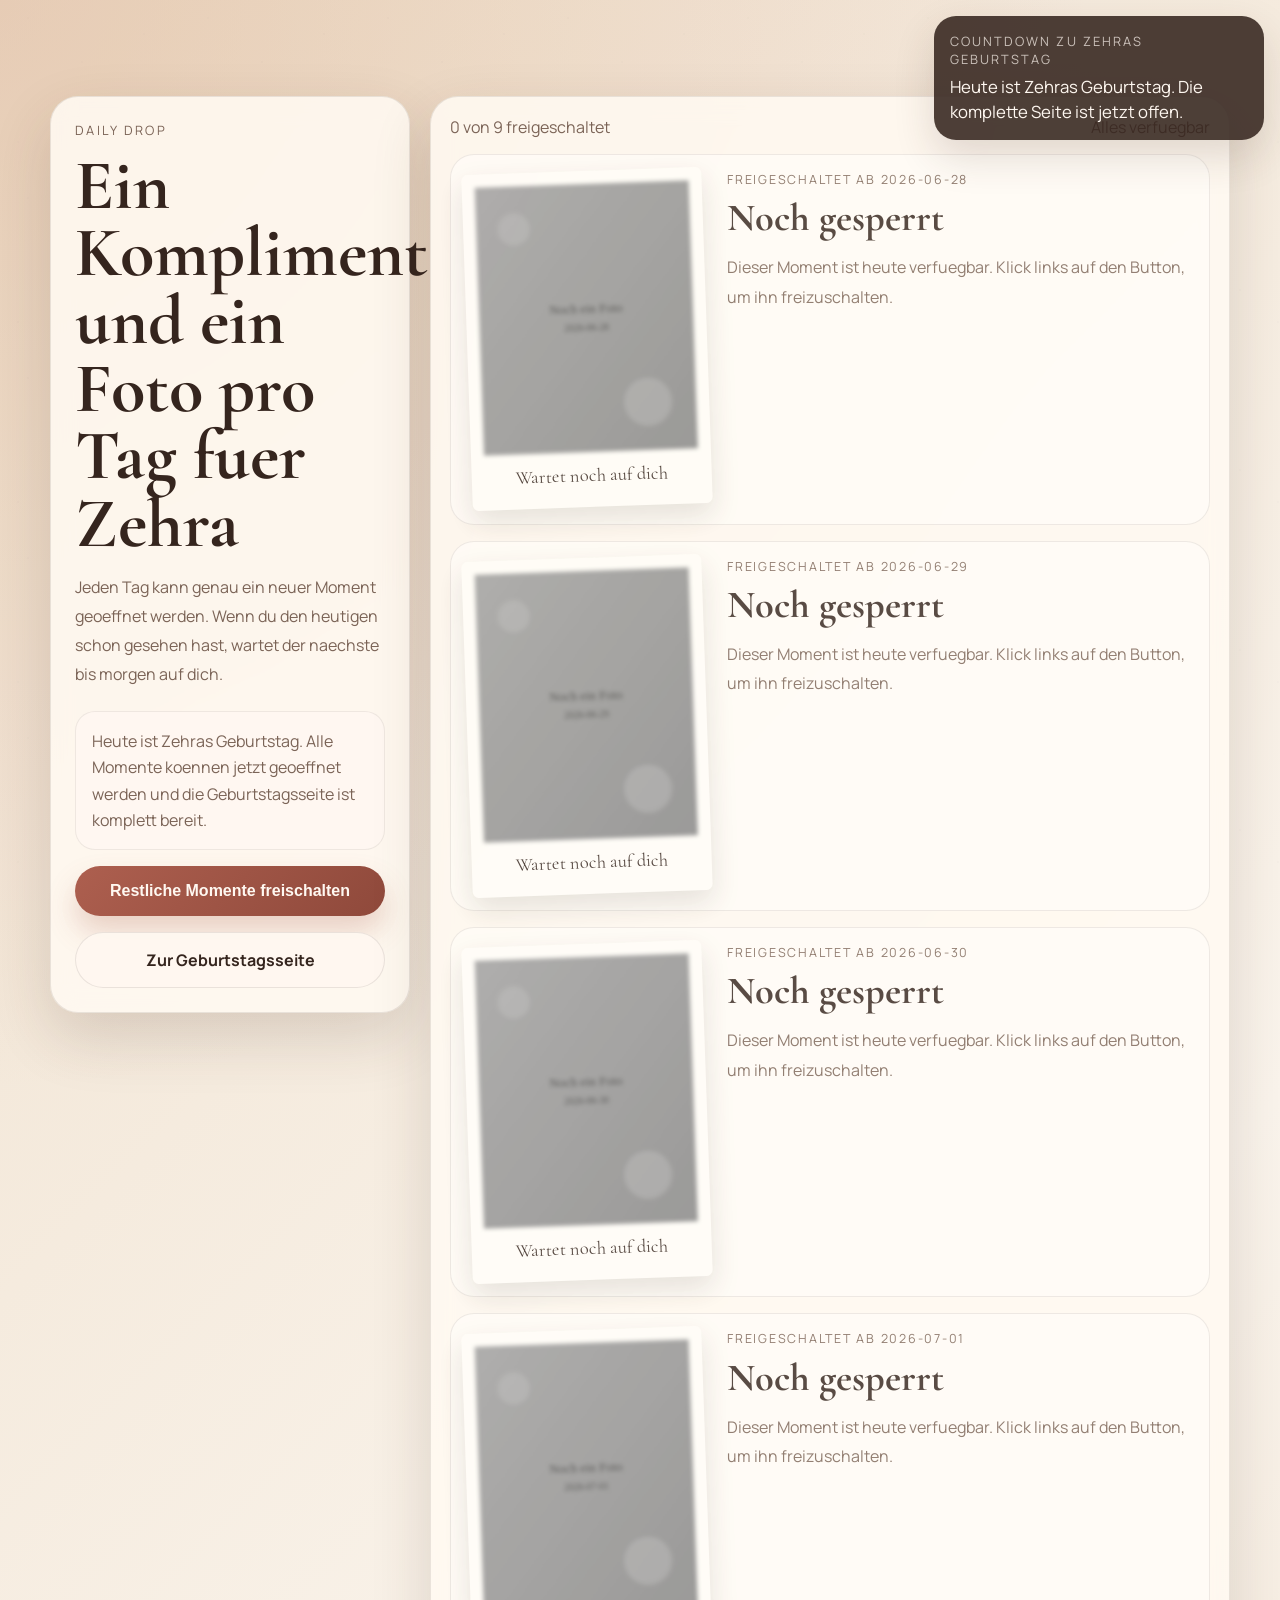
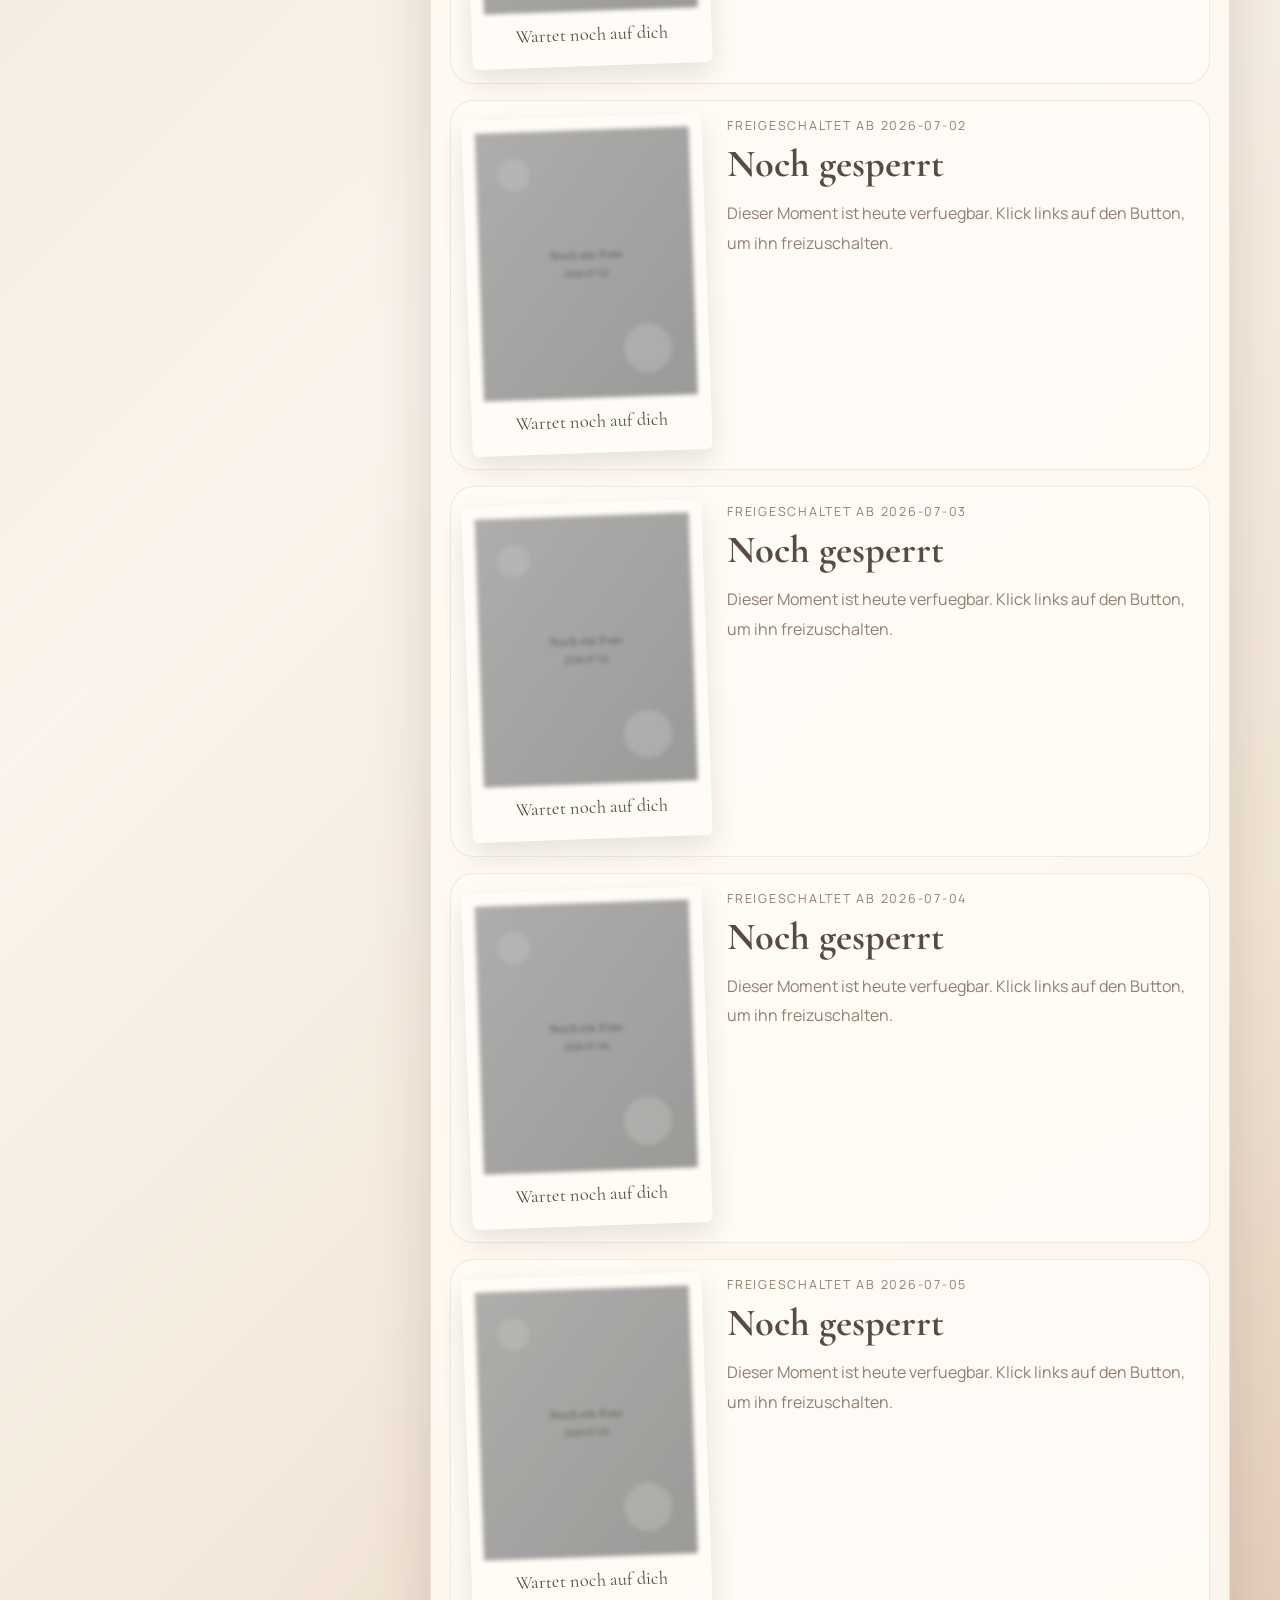
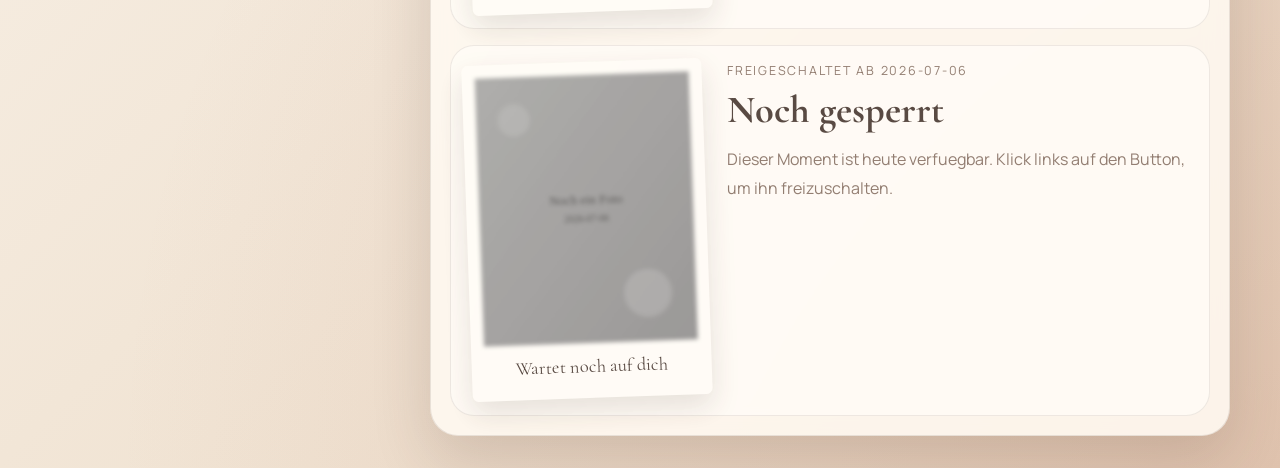
==== cause.html @ 86c28840 "Customize birthday site for Zehra" ====
<!DOCTYPE html>
<html lang="de">
<head>
    <meta charset="UTF-8">
    <meta name="viewport" content="width=device-width, initial-scale=1.0">
    <title>Zehra Countdown</title>
    <script src="https://cdnjs.cloudflare.com/ajax/libs/gsap/3.12.2/gsap.min.js"></script>
    <link rel="stylesheet" href="cause.css">
</head>
<body>
    <div class="film-grain"></div>
    <div class="countdown-panel">
        <div class="countdown-title">Countdown zu Zehras Geburtstag</div>
        <div class="countdown-value" id="countdown-value">Laedt...</div>
    </div>

    <main class="layout">
        <section class="intro-card">
            <p class="label">Daily Drop</p>
            <h1>Ein Kompliment und ein Foto pro Tag fuer Zehra</h1>
            <p class="intro-copy">
                Jeden Tag kann genau ein neuer Moment geoeffnet werden. Wenn du den heutigen schon gesehen hast, wartet der naechste bis morgen auf dich.
            </p>
            <div class="status-card" id="status-card"></div>
            <button class="unlock-button" id="unlock-button">Heutigen Moment oeffnen</button>
            <a class="birthday-link" href="last.html">Zur Geburtstagsseite</a>
        </section>

        <section class="content-card">
            <div class="progress-row">
                <span id="progress-label">0 von 9 freigeschaltet</span>
                <span id="today-label">Heute verfuegbar</span>
            </div>
            <div id="moments-grid" class="moments-grid"></div>
        </section>
    </main>

    <template id="moment-template">
        <article class="moment-card">
            <div class="photo-frame">
                <img class="moment-image" alt="">
                <span class="photo-caption"></span>
            </div>
            <div class="moment-meta">
                <p class="moment-day"></p>
                <h2 class="moment-title"></h2>
                <p class="moment-text"></p>
            </div>
        </article>
    </template>

    <script src="cause.js"></script>
</body>
</html>
---- cause.css ----
@import url('https://fonts.googleapis.com/css2?family=Cormorant+Garamond:wght@500;700&family=Manrope:wght@400;500;700&display=swap');

:root {
    --bg: #f5ecdf;
    --paper: rgba(255, 250, 242, 0.88);
    --ink: #35251e;
    --muted: #7b6457;
    --accent: #ad5f4f;
    --accent-deep: #8f493b;
    --line: rgba(53, 37, 30, 0.1);
    --shadow: rgba(67, 45, 34, 0.16);
}

* {
    box-sizing: border-box;
    margin: 0;
    padding: 0;
}

body {
    min-height: 100vh;
    color: var(--ink);
    font-family: 'Manrope', sans-serif;
    background:
        radial-gradient(circle at top left, rgba(221, 180, 151, 0.48), transparent 28%),
        radial-gradient(circle at bottom right, rgba(173, 95, 79, 0.18), transparent 30%),
        linear-gradient(135deg, #efe0cd 0%, #faf4ec 48%, #ead8c2 100%);
}

.film-grain {
    position: fixed;
    inset: 0;
    pointer-events: none;
    opacity: 0.1;
    background-image:
        linear-gradient(rgba(255, 255, 255, 0.28), rgba(255, 255, 255, 0.28)),
        url("data:image/svg+xml,%3Csvg xmlns='http://www.w3.org/2000/svg' width='180' height='180' viewBox='0 0 180 180'%3E%3Cg fill='%23554034' fill-opacity='0.26'%3E%3Ccircle cx='28' cy='18' r='1'/%3E%3Ccircle cx='82' cy='62' r='1'/%3E%3Ccircle cx='144' cy='34' r='1'/%3E%3Ccircle cx='18' cy='142' r='1'/%3E%3Ccircle cx='124' cy='152' r='1'/%3E%3Ccircle cx='160' cy='110' r='1'/%3E%3C/g%3E%3C/svg%3E");
}

.countdown-panel {
    position: fixed;
    top: 1rem;
    right: 1rem;
    z-index: 5;
    width: min(330px, calc(100vw - 2rem));
    padding: 1rem;
    border-radius: 22px;
    background: rgba(53, 37, 30, 0.88);
    color: #fff8f1;
    box-shadow: 0 16px 40px var(--shadow);
}

.countdown-title {
    font-size: 0.8rem;
    text-transform: uppercase;
    letter-spacing: 0.16em;
    opacity: 0.7;
}

.countdown-value {
    margin-top: 0.45rem;
    font-size: 1.05rem;
    line-height: 1.45;
}

.layout {
    width: min(1180px, calc(100vw - 2rem));
    margin: 0 auto;
    padding: 6rem 0 2rem;
    display: grid;
    grid-template-columns: minmax(280px, 360px) 1fr;
    gap: 1.25rem;
    align-items: start;
}

.intro-card,
.content-card {
    background: var(--paper);
    border: 1px solid var(--line);
    border-radius: 28px;
    box-shadow: 0 24px 60px var(--shadow);
    backdrop-filter: blur(12px);
}

.intro-card {
    position: sticky;
    top: 5.8rem;
    padding: 1.5rem;
}

.label {
    text-transform: uppercase;
    letter-spacing: 0.18em;
    font-size: 0.8rem;
    color: var(--muted);
}

h1,
h2 {
    font-family: 'Cormorant Garamond', serif;
}

h1 {
    margin-top: 0.8rem;
    font-size: clamp(2.6rem, 6vw, 4.4rem);
    line-height: 0.96;
}

.intro-copy {
    margin-top: 1rem;
    line-height: 1.8;
    color: var(--muted);
}

.status-card {
    margin-top: 1.4rem;
    padding: 1rem;
    border-radius: 20px;
    background: rgba(255, 248, 241, 0.92);
    border: 1px solid rgba(53, 37, 30, 0.08);
    min-height: 88px;
    line-height: 1.65;
    color: var(--muted);
}

.unlock-button,
.birthday-link {
    width: 100%;
    display: inline-flex;
    align-items: center;
    justify-content: center;
    text-decoration: none;
    margin-top: 1rem;
    border-radius: 999px;
    padding: 1rem 1.2rem;
    font-weight: 700;
    font-size: 1rem;
}

.unlock-button {
    border: none;
    background: linear-gradient(135deg, var(--accent), var(--accent-deep));
    color: #fff8f1;
    box-shadow: 0 16px 28px rgba(173, 95, 79, 0.26);
}

.unlock-button:disabled {
    opacity: 0.55;
    cursor: not-allowed;
    box-shadow: none;
}

.birthday-link {
    color: var(--ink);
    background: rgba(255, 248, 241, 0.95);
    border: 1px solid var(--line);
}

.content-card {
    padding: 1.2rem;
}

.progress-row {
    display: flex;
    justify-content: space-between;
    gap: 1rem;
    flex-wrap: wrap;
    margin-bottom: 1rem;
    color: var(--muted);
}

.moments-grid {
    display: grid;
    gap: 1rem;
}

.moment-card {
    display: grid;
    grid-template-columns: minmax(180px, 240px) 1fr;
    gap: 1.25rem;
    padding: 1rem;
    border-radius: 24px;
    border: 1px solid var(--line);
    background: rgba(255, 252, 247, 0.94);
}

.moment-card.locked {
    opacity: 0.82;
}

.moment-card.locked .moment-image {
    filter: grayscale(1) blur(2px) brightness(0.72);
}

.photo-frame {
    background: #fffdf8;
    padding: 0.8rem 0.8rem 1.35rem;
    border-radius: 6px;
    box-shadow: 0 12px 28px rgba(53, 37, 30, 0.15);
    transform: rotate(-2deg);
}

.moment-image {
    width: 100%;
    aspect-ratio: 4 / 5;
    object-fit: cover;
    display: block;
    background: linear-gradient(135deg, #f0e4d4, #dbc7b3);
    filter: sepia(0.28) saturate(0.88) contrast(0.95);
}

.photo-caption {
    display: block;
    margin-top: 0.75rem;
    text-align: center;
    font-family: 'Cormorant Garamond', serif;
    font-size: 1.15rem;
}

.moment-day {
    text-transform: uppercase;
    letter-spacing: 0.14em;
    font-size: 0.78rem;
    color: var(--muted);
}

.moment-title {
    margin-top: 0.45rem;
    font-size: clamp(1.8rem, 3vw, 2.5rem);
}

.moment-text {
    margin-top: 0.75rem;
    line-height: 1.85;
    color: var(--muted);
}

@media (max-width: 940px) {
    .layout {
        grid-template-columns: 1fr;
    }

    .intro-card {
        position: static;
    }
}

@media (max-width: 700px) {
    .layout {
        padding-top: 6.5rem;
    }

    .moment-card {
        grid-template-columns: 1fr;
    }

    .content-card,
    .intro-card {
        padding: 1rem;
    }
}
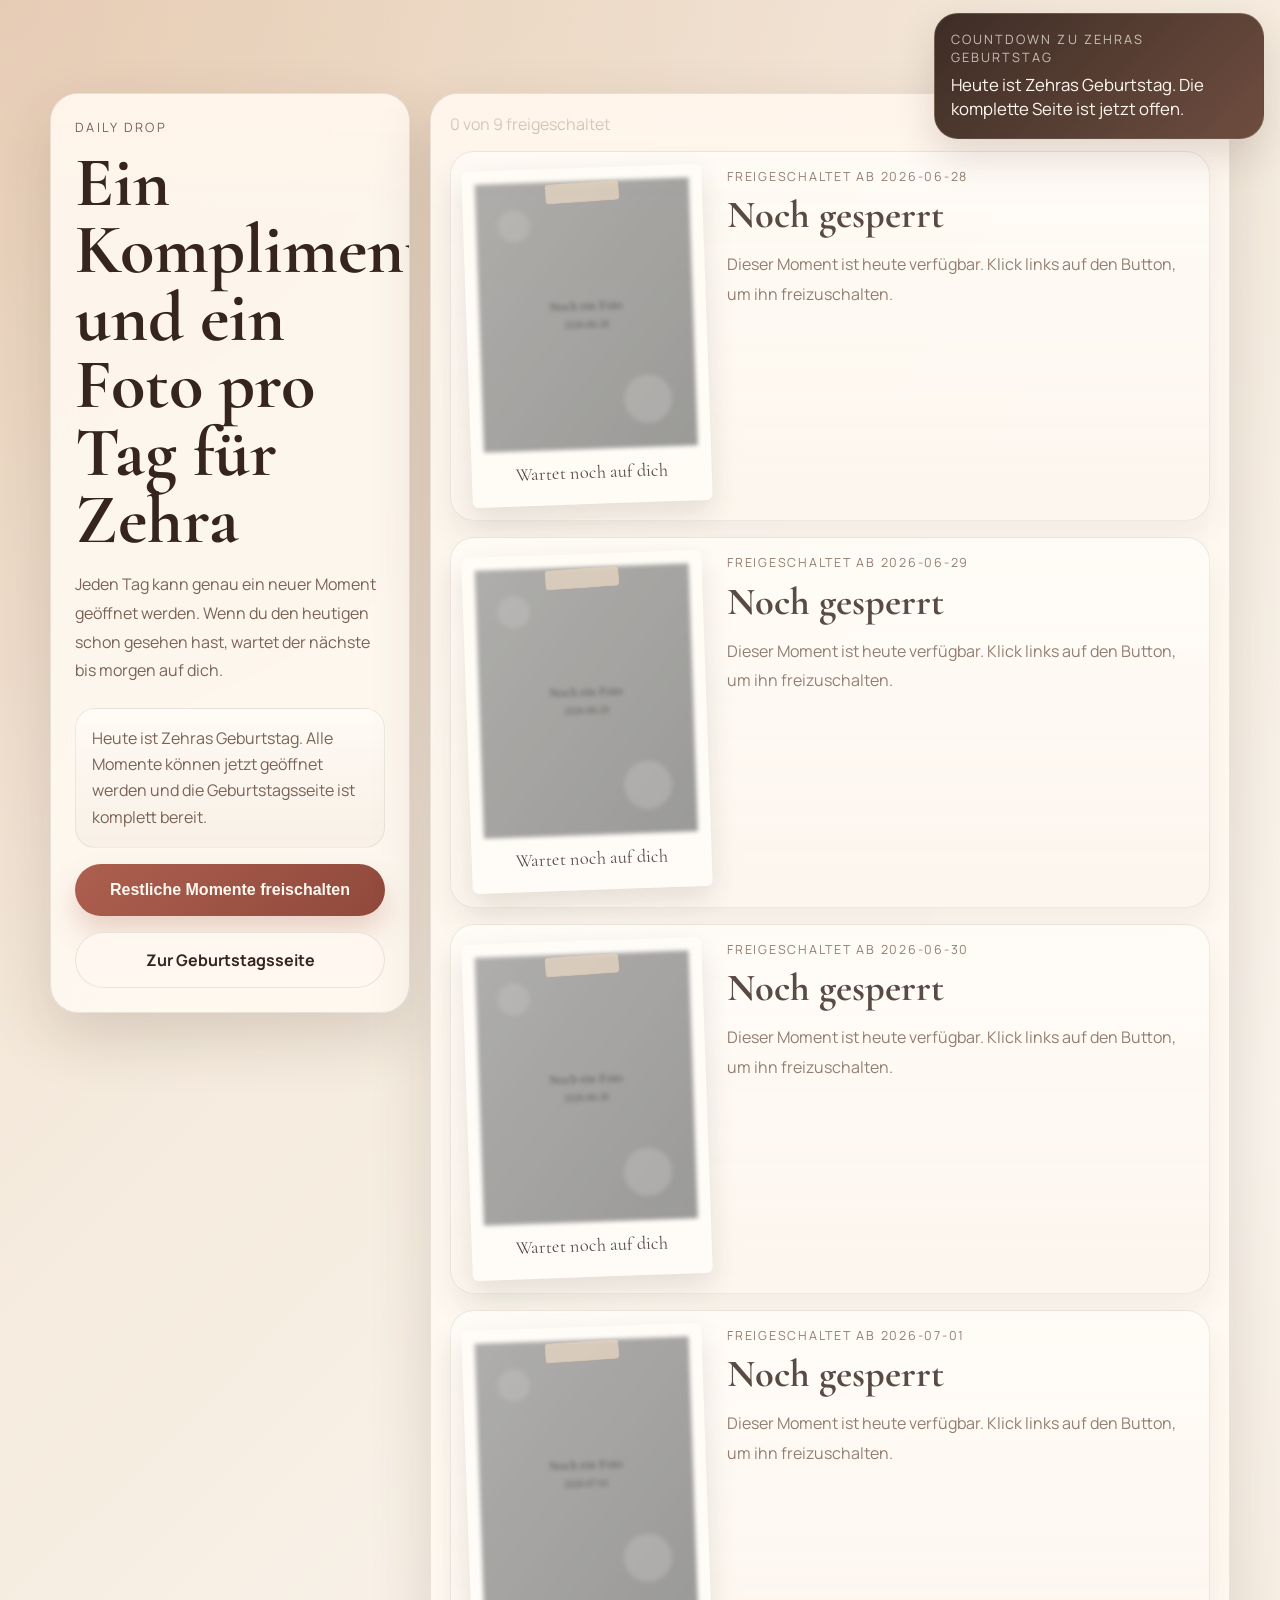
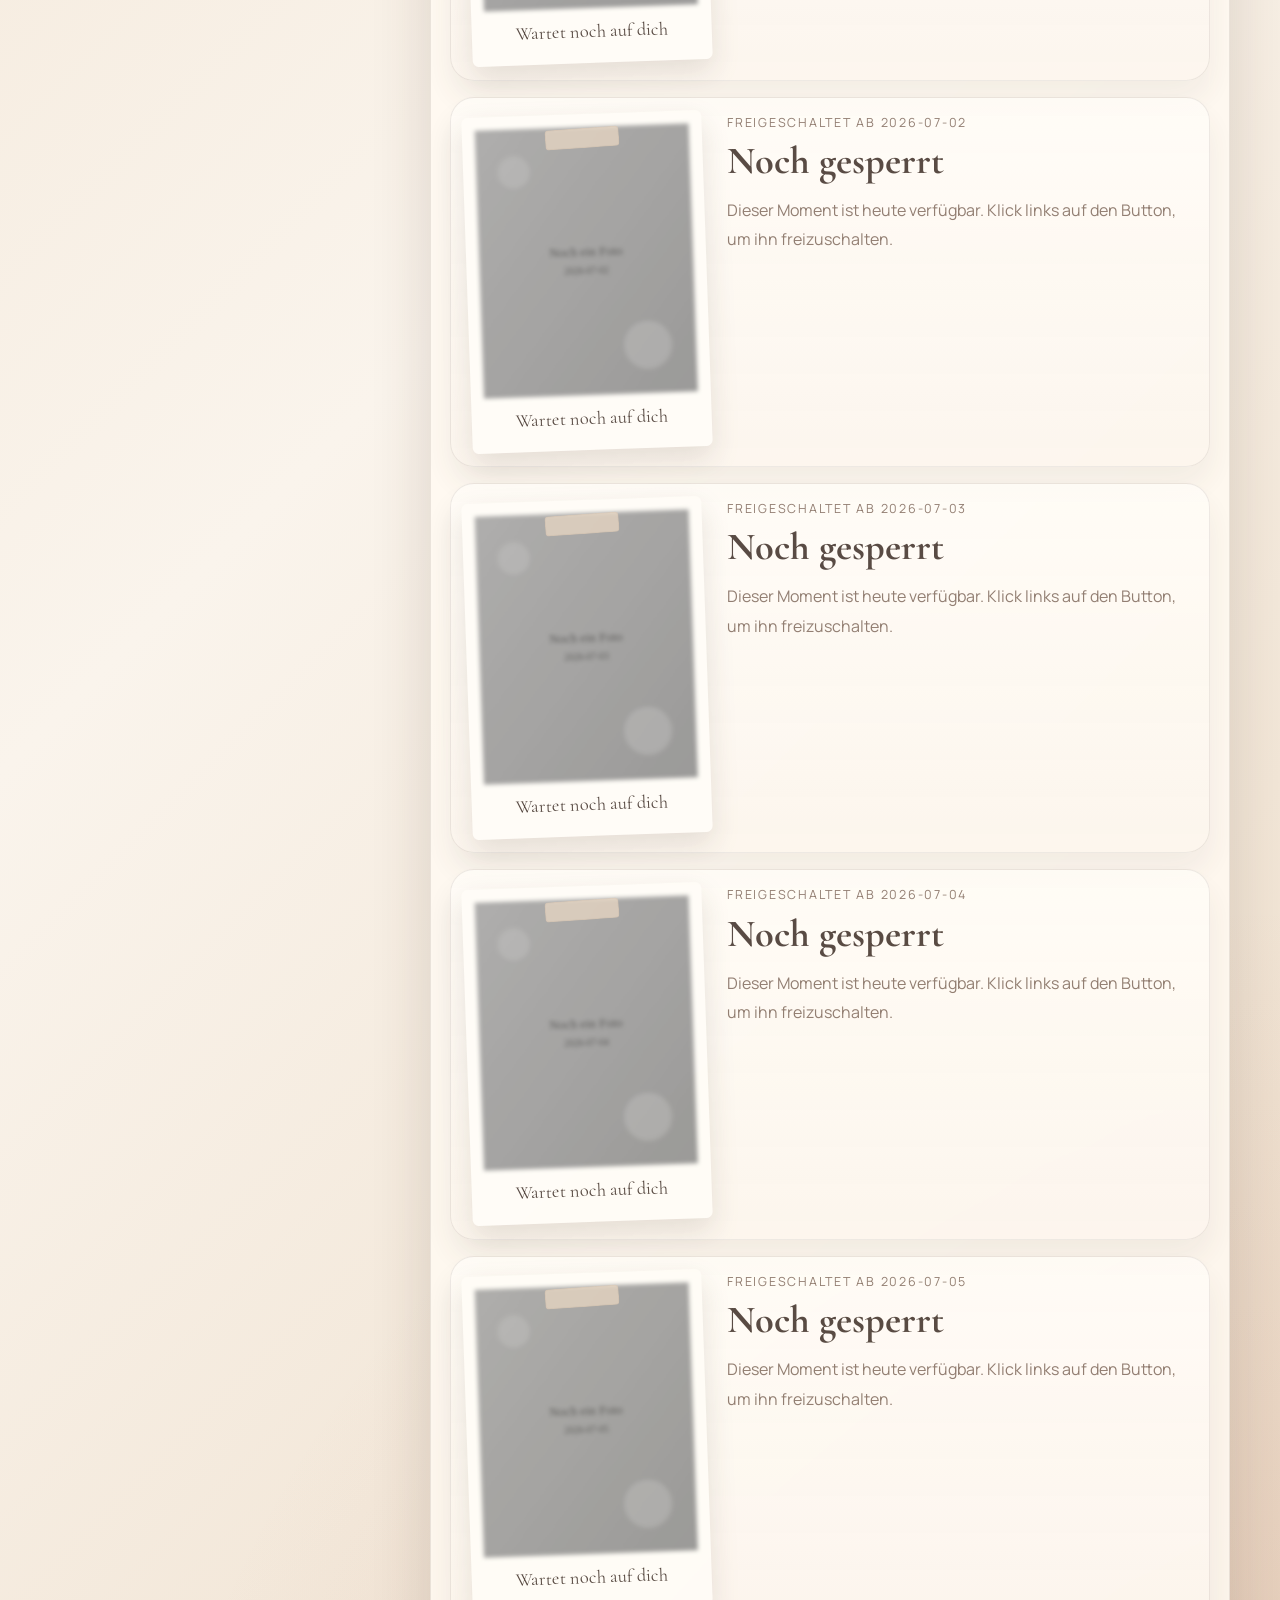
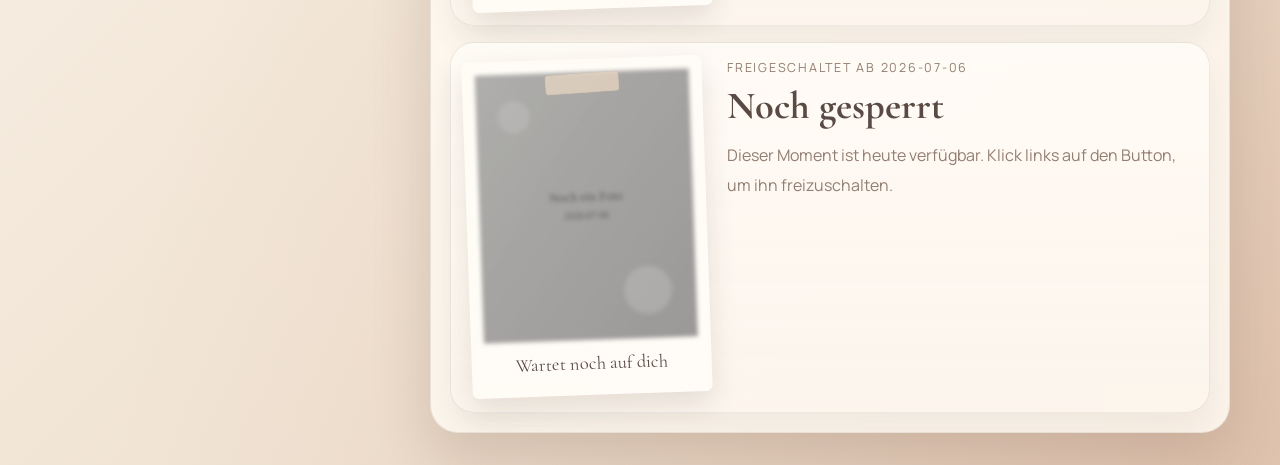
==== commit 8f70743b: "Polish Zehra birthday UI for mobile" ====
--- a/cause.html
+++ b/cause.html
@@ -11,25 +11,25 @@
     <div class="film-grain"></div>
     <div class="countdown-panel">
         <div class="countdown-title">Countdown zu Zehras Geburtstag</div>
-        <div class="countdown-value" id="countdown-value">Laedt...</div>
+        <div class="countdown-value" id="countdown-value">Lädt...</div>
     </div>
 
     <main class="layout">
         <section class="intro-card">
             <p class="label">Daily Drop</p>
-            <h1>Ein Kompliment und ein Foto pro Tag fuer Zehra</h1>
+            <h1>Ein Kompliment und ein Foto pro Tag für Zehra</h1>
             <p class="intro-copy">
-                Jeden Tag kann genau ein neuer Moment geoeffnet werden. Wenn du den heutigen schon gesehen hast, wartet der naechste bis morgen auf dich.
+                Jeden Tag kann genau ein neuer Moment geöffnet werden. Wenn du den heutigen schon gesehen hast, wartet der nächste bis morgen auf dich.
             </p>
             <div class="status-card" id="status-card"></div>
-            <button class="unlock-button" id="unlock-button">Heutigen Moment oeffnen</button>
+            <button class="unlock-button" id="unlock-button">Heutigen Moment öffnen</button>
             <a class="birthday-link" href="last.html">Zur Geburtstagsseite</a>
         </section>
 
         <section class="content-card">
             <div class="progress-row">
                 <span id="progress-label">0 von 9 freigeschaltet</span>
-                <span id="today-label">Heute verfuegbar</span>
+                <span id="today-label">Heute verfügbar</span>
             </div>
             <div id="moments-grid" class="moments-grid"></div>
         </section>
--- a/cause.css
+++ b/cause.css
@@ -19,12 +19,15 @@
 
 body {
     min-height: 100vh;
+    min-height: 100dvh;
     color: var(--ink);
     font-family: 'Manrope', sans-serif;
     background:
         radial-gradient(circle at top left, rgba(221, 180, 151, 0.48), transparent 28%),
         radial-gradient(circle at bottom right, rgba(173, 95, 79, 0.18), transparent 30%),
         linear-gradient(135deg, #efe0cd 0%, #faf4ec 48%, #ead8c2 100%);
+    -webkit-font-smoothing: antialiased;
+    text-rendering: optimizeLegibility;
 }
 
 .film-grain {
@@ -39,15 +42,18 @@
 
 .countdown-panel {
     position: fixed;
-    top: 1rem;
+    top: calc(env(safe-area-inset-top, 0px) + 0.8rem);
     right: 1rem;
     z-index: 5;
     width: min(330px, calc(100vw - 2rem));
-    padding: 1rem;
-    border-radius: 22px;
-    background: rgba(53, 37, 30, 0.88);
+    padding: 1rem 1rem 1.05rem;
+    border-radius: 24px;
+    background:
+        linear-gradient(135deg, rgba(53, 37, 30, 0.96), rgba(98, 63, 49, 0.92));
     color: #fff8f1;
     box-shadow: 0 16px 40px var(--shadow);
+    border: 1px solid rgba(255, 248, 241, 0.12);
+    backdrop-filter: blur(14px);
 }
 
 .countdown-title {
@@ -66,7 +72,7 @@
 .layout {
     width: min(1180px, calc(100vw - 2rem));
     margin: 0 auto;
-    padding: 6rem 0 2rem;
+    padding: calc(env(safe-area-inset-top, 0px) + 5.8rem) 0 calc(env(safe-area-inset-bottom, 0px) + 2rem);
     display: grid;
     grid-template-columns: minmax(280px, 360px) 1fr;
     gap: 1.25rem;
@@ -80,12 +86,28 @@
     border-radius: 28px;
     box-shadow: 0 24px 60px var(--shadow);
     backdrop-filter: blur(12px);
+    overflow: hidden;
 }
 
 .intro-card {
     position: sticky;
     top: 5.8rem;
     padding: 1.5rem;
+    isolation: isolate;
+}
+
+.intro-card::before,
+.content-card::before {
+    content: "";
+    position: absolute;
+    inset: 0 0 auto 0;
+    height: 120px;
+    background: linear-gradient(180deg, rgba(255, 244, 234, 0.92), rgba(255, 244, 234, 0));
+    pointer-events: none;
+}
+
+.intro-card::before {
+    z-index: -1;
 }
 
 .label {
@@ -114,9 +136,10 @@
 
 .status-card {
     margin-top: 1.4rem;
-    padding: 1rem;
+    padding: 1rem 1rem 1.05rem;
     border-radius: 20px;
-    background: rgba(255, 248, 241, 0.92);
+    background:
+        linear-gradient(180deg, rgba(255, 251, 246, 0.96), rgba(248, 239, 229, 0.92));
     border: 1px solid rgba(53, 37, 30, 0.08);
     min-height: 88px;
     line-height: 1.65;
@@ -135,6 +158,9 @@
     padding: 1rem 1.2rem;
     font-weight: 700;
     font-size: 1rem;
+    min-height: 52px;
+    transition: transform 180ms ease, box-shadow 180ms ease, background-color 180ms ease;
+    touch-action: manipulation;
 }
 
 .unlock-button {
@@ -142,6 +168,7 @@
     background: linear-gradient(135deg, var(--accent), var(--accent-deep));
     color: #fff8f1;
     box-shadow: 0 16px 28px rgba(173, 95, 79, 0.26);
+    cursor: pointer;
 }
 
 .unlock-button:disabled {
@@ -150,6 +177,11 @@
     box-shadow: none;
 }
 
+.unlock-button:not(:disabled):active,
+.birthday-link:active {
+    transform: scale(0.985);
+}
+
 .birthday-link {
     color: var(--ink);
     background: rgba(255, 248, 241, 0.95);
@@ -158,6 +190,7 @@
 
 .content-card {
     padding: 1.2rem;
+    position: relative;
 }
 
 .progress-row {
@@ -181,7 +214,9 @@
     padding: 1rem;
     border-radius: 24px;
     border: 1px solid var(--line);
-    background: rgba(255, 252, 247, 0.94);
+    background:
+        linear-gradient(180deg, rgba(255, 252, 247, 0.98), rgba(252, 245, 237, 0.94));
+    box-shadow: 0 18px 34px rgba(67, 45, 34, 0.08);
 }
 
 .moment-card.locked {
@@ -198,6 +233,20 @@
     border-radius: 6px;
     box-shadow: 0 12px 28px rgba(53, 37, 30, 0.15);
     transform: rotate(-2deg);
+    position: relative;
+}
+
+.photo-frame::after {
+    content: "";
+    position: absolute;
+    top: 14px;
+    left: 50%;
+    width: 72px;
+    height: 18px;
+    transform: translateX(-50%) rotate(-2deg);
+    background: rgba(230, 209, 186, 0.72);
+    border: 1px solid rgba(151, 119, 90, 0.12);
+    border-radius: 4px;
 }
 
 .moment-image {
@@ -247,7 +296,9 @@
 
 @media (max-width: 700px) {
     .layout {
-        padding-top: 6.5rem;
+        width: min(100vw - 1rem, 100%);
+        padding-top: calc(env(safe-area-inset-top, 0px) + 5.7rem);
+        gap: 0.9rem;
     }
 
     .moment-card {
@@ -257,5 +308,70 @@
     .content-card,
     .intro-card {
         padding: 1rem;
-    }
-}
+        border-radius: 24px;
+    }
+
+    .countdown-panel {
+        left: 0.5rem;
+        right: 0.5rem;
+        width: auto;
+        padding: 0.85rem 0.95rem;
+        border-radius: 20px;
+    }
+
+    .countdown-title {
+        font-size: 0.72rem;
+        letter-spacing: 0.12em;
+    }
+
+    .countdown-value {
+        font-size: 0.96rem;
+        line-height: 1.35;
+    }
+
+    h1 {
+        font-size: clamp(2.35rem, 10vw, 3.4rem);
+        line-height: 0.98;
+    }
+
+    .intro-copy,
+    .moment-text,
+    .status-card {
+        font-size: 0.98rem;
+        line-height: 1.7;
+    }
+
+    .progress-row {
+        font-size: 0.92rem;
+    }
+
+    .photo-frame {
+        transform: rotate(-1deg);
+    }
+
+    .moment-day {
+        font-size: 0.74rem;
+    }
+
+    .moment-title {
+        font-size: 2rem;
+    }
+}
+
+@media (max-width: 420px) {
+    .layout {
+        width: calc(100vw - 0.75rem);
+    }
+
+    .content-card,
+    .intro-card,
+    .moment-card {
+        border-radius: 20px;
+    }
+
+    .unlock-button,
+    .birthday-link {
+        font-size: 0.98rem;
+        min-height: 50px;
+    }
+}
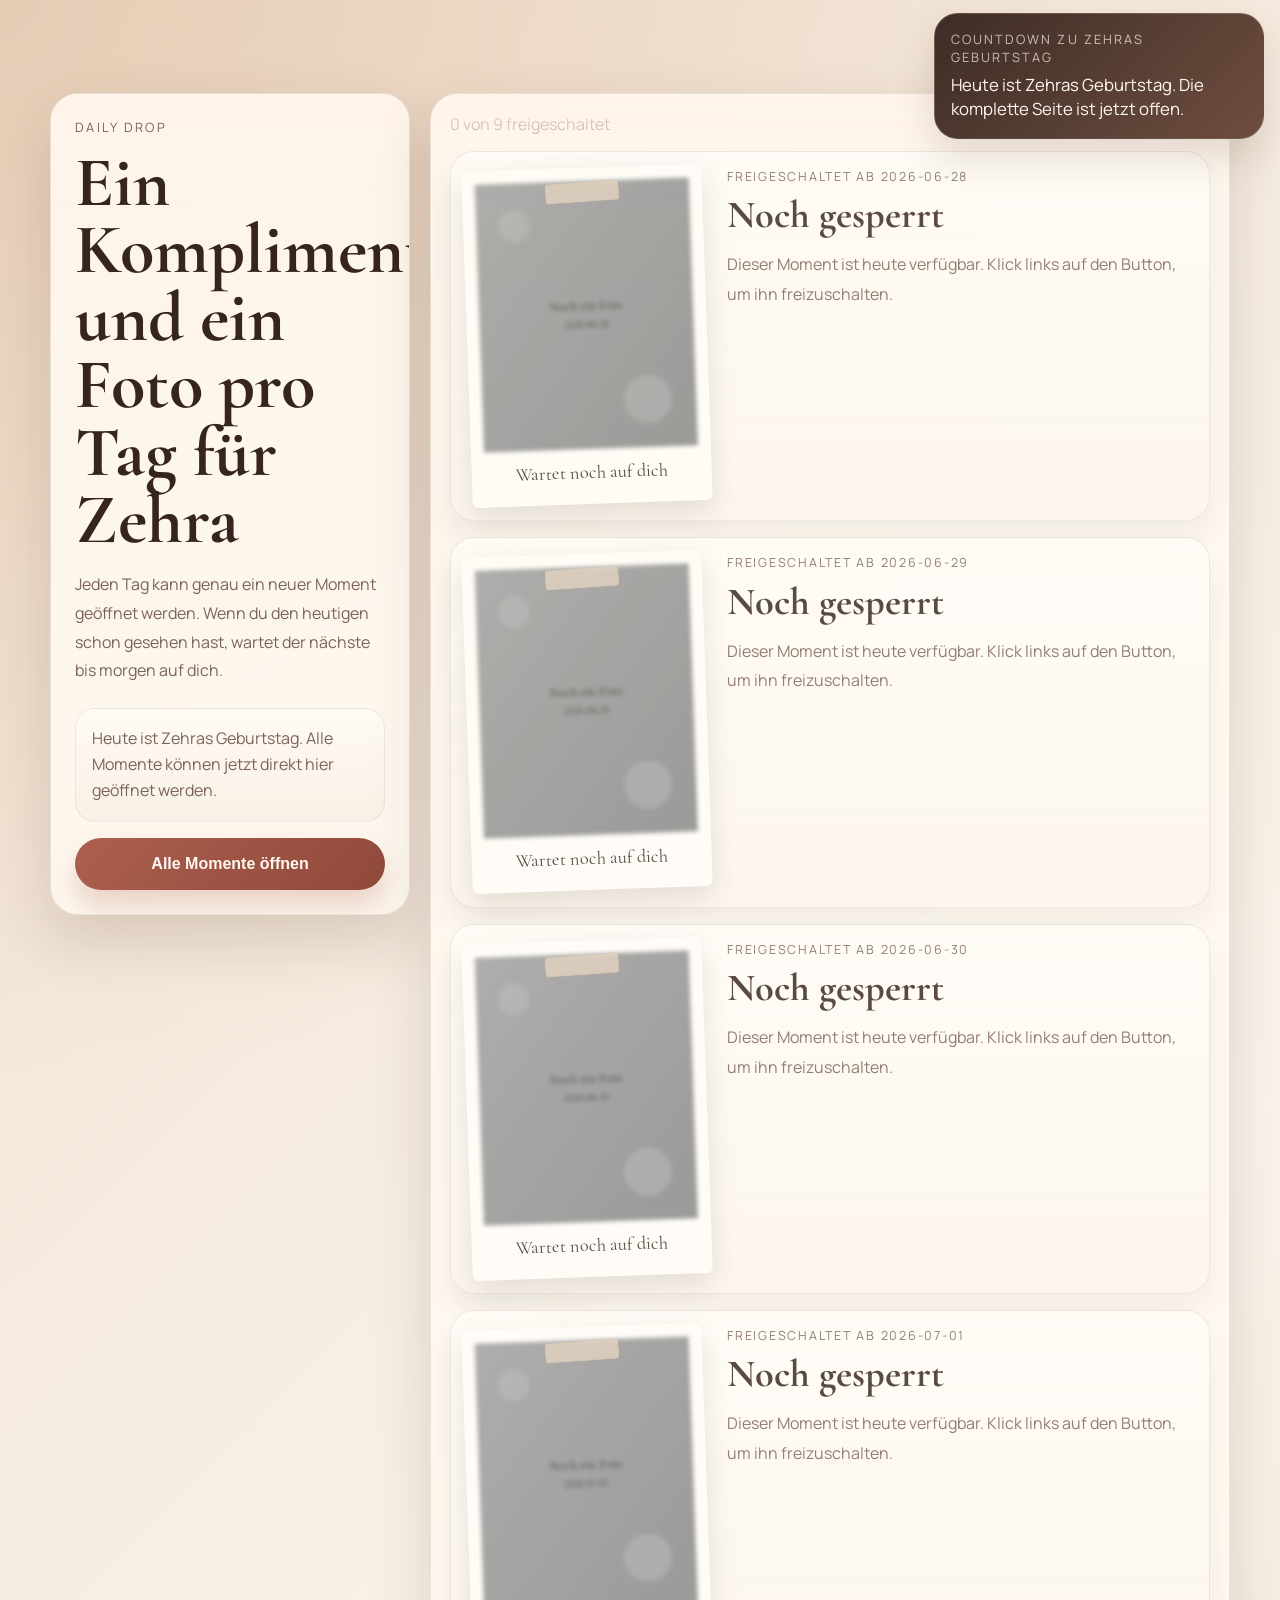
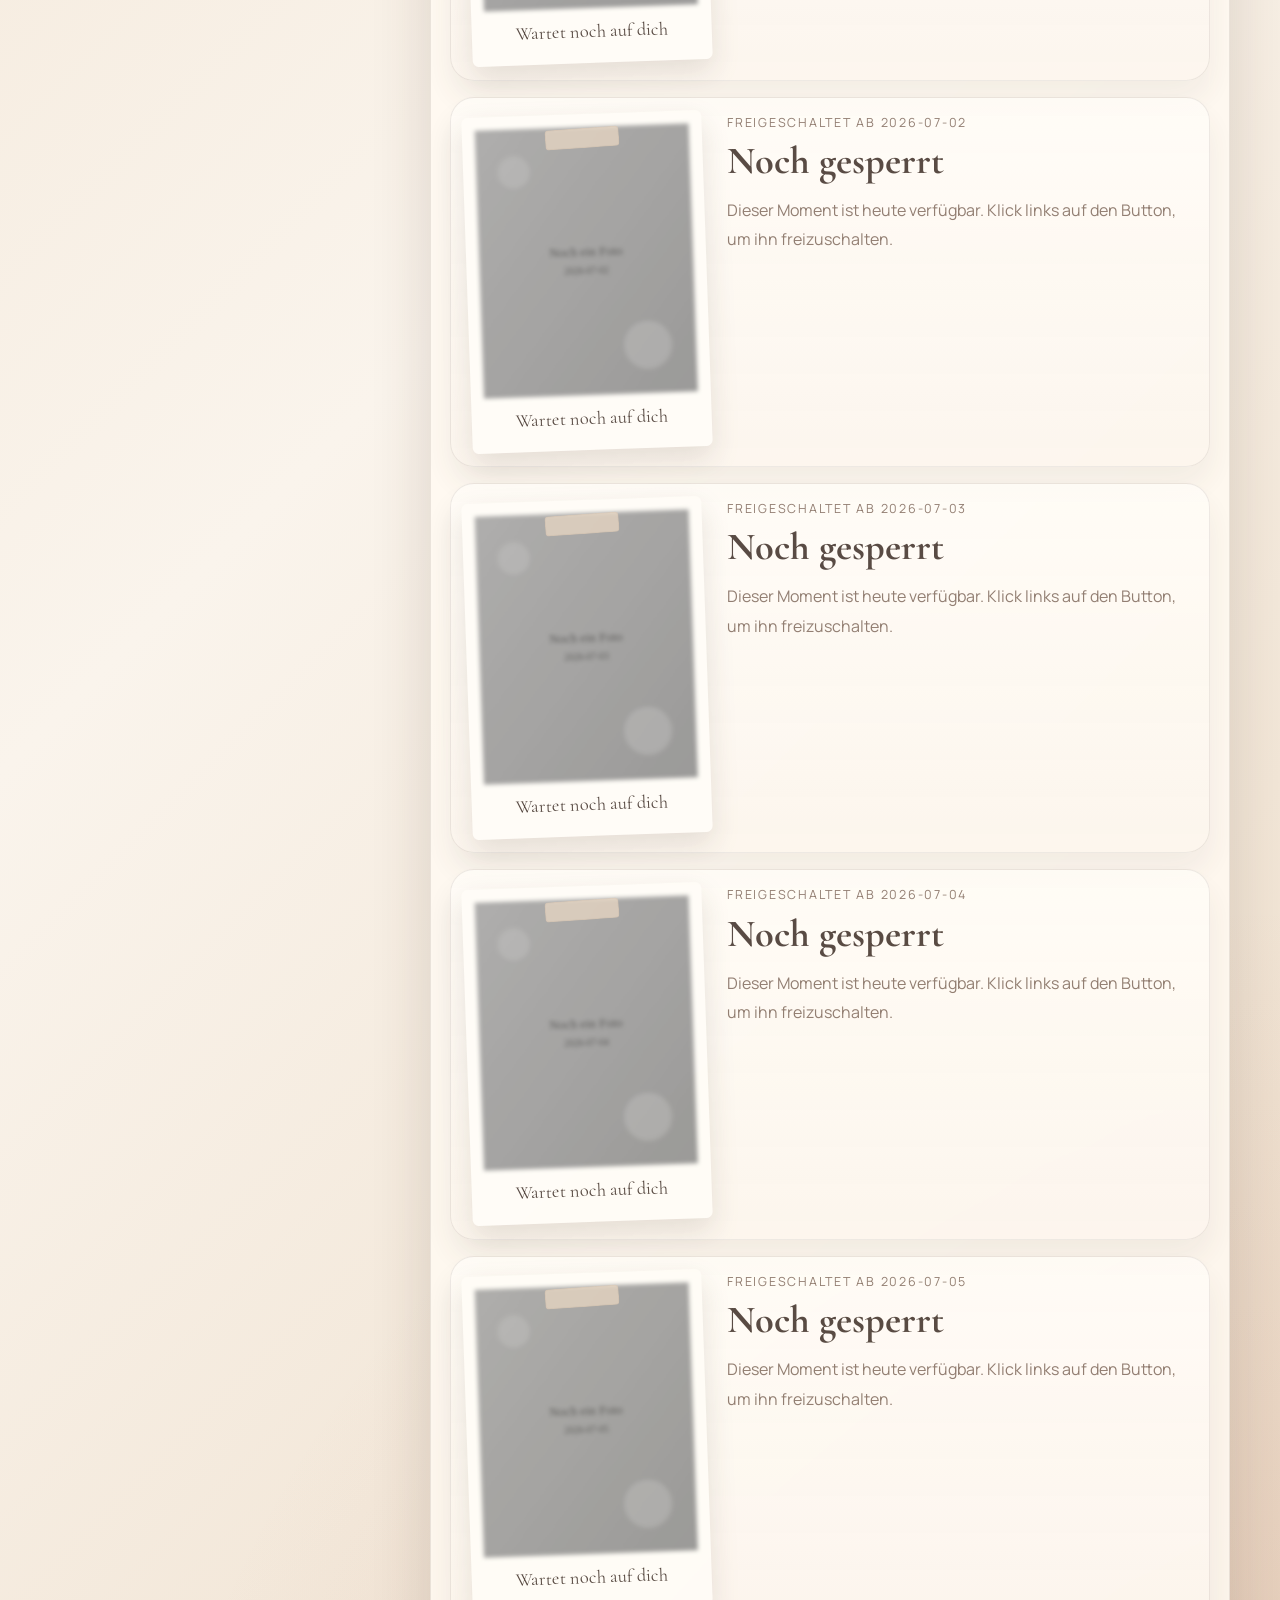
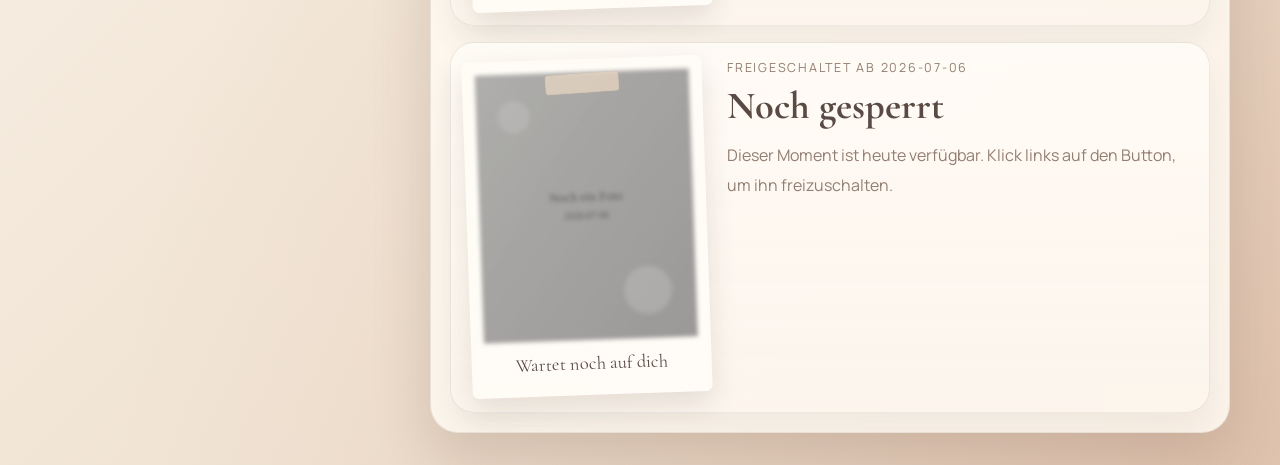
==== commit 1be363d9: "Simplify to single countdown page" ====
--- a/cause.html
+++ b/cause.html
@@ -23,7 +23,6 @@
             </p>
             <div class="status-card" id="status-card"></div>
             <button class="unlock-button" id="unlock-button">Heutigen Moment öffnen</button>
-            <a class="birthday-link" href="last.html">Zur Geburtstagsseite</a>
         </section>
 
         <section class="content-card">
--- a/cause.css
+++ b/cause.css
@@ -146,13 +146,11 @@
     color: var(--muted);
 }
 
-.unlock-button,
-.birthday-link {
+.unlock-button {
     width: 100%;
     display: inline-flex;
     align-items: center;
     justify-content: center;
-    text-decoration: none;
     margin-top: 1rem;
     border-radius: 999px;
     padding: 1rem 1.2rem;
@@ -178,14 +176,8 @@
 }
 
 .unlock-button:not(:disabled):active,
-.birthday-link:active {
+.unlock-button:active {
     transform: scale(0.985);
-}
-
-.birthday-link {
-    color: var(--ink);
-    background: rgba(255, 248, 241, 0.95);
-    border: 1px solid var(--line);
 }
 
 .content-card {
@@ -370,7 +362,7 @@
     }
 
     .unlock-button,
-    .birthday-link {
+    .unlock-button {
         font-size: 0.98rem;
         min-height: 50px;
     }
